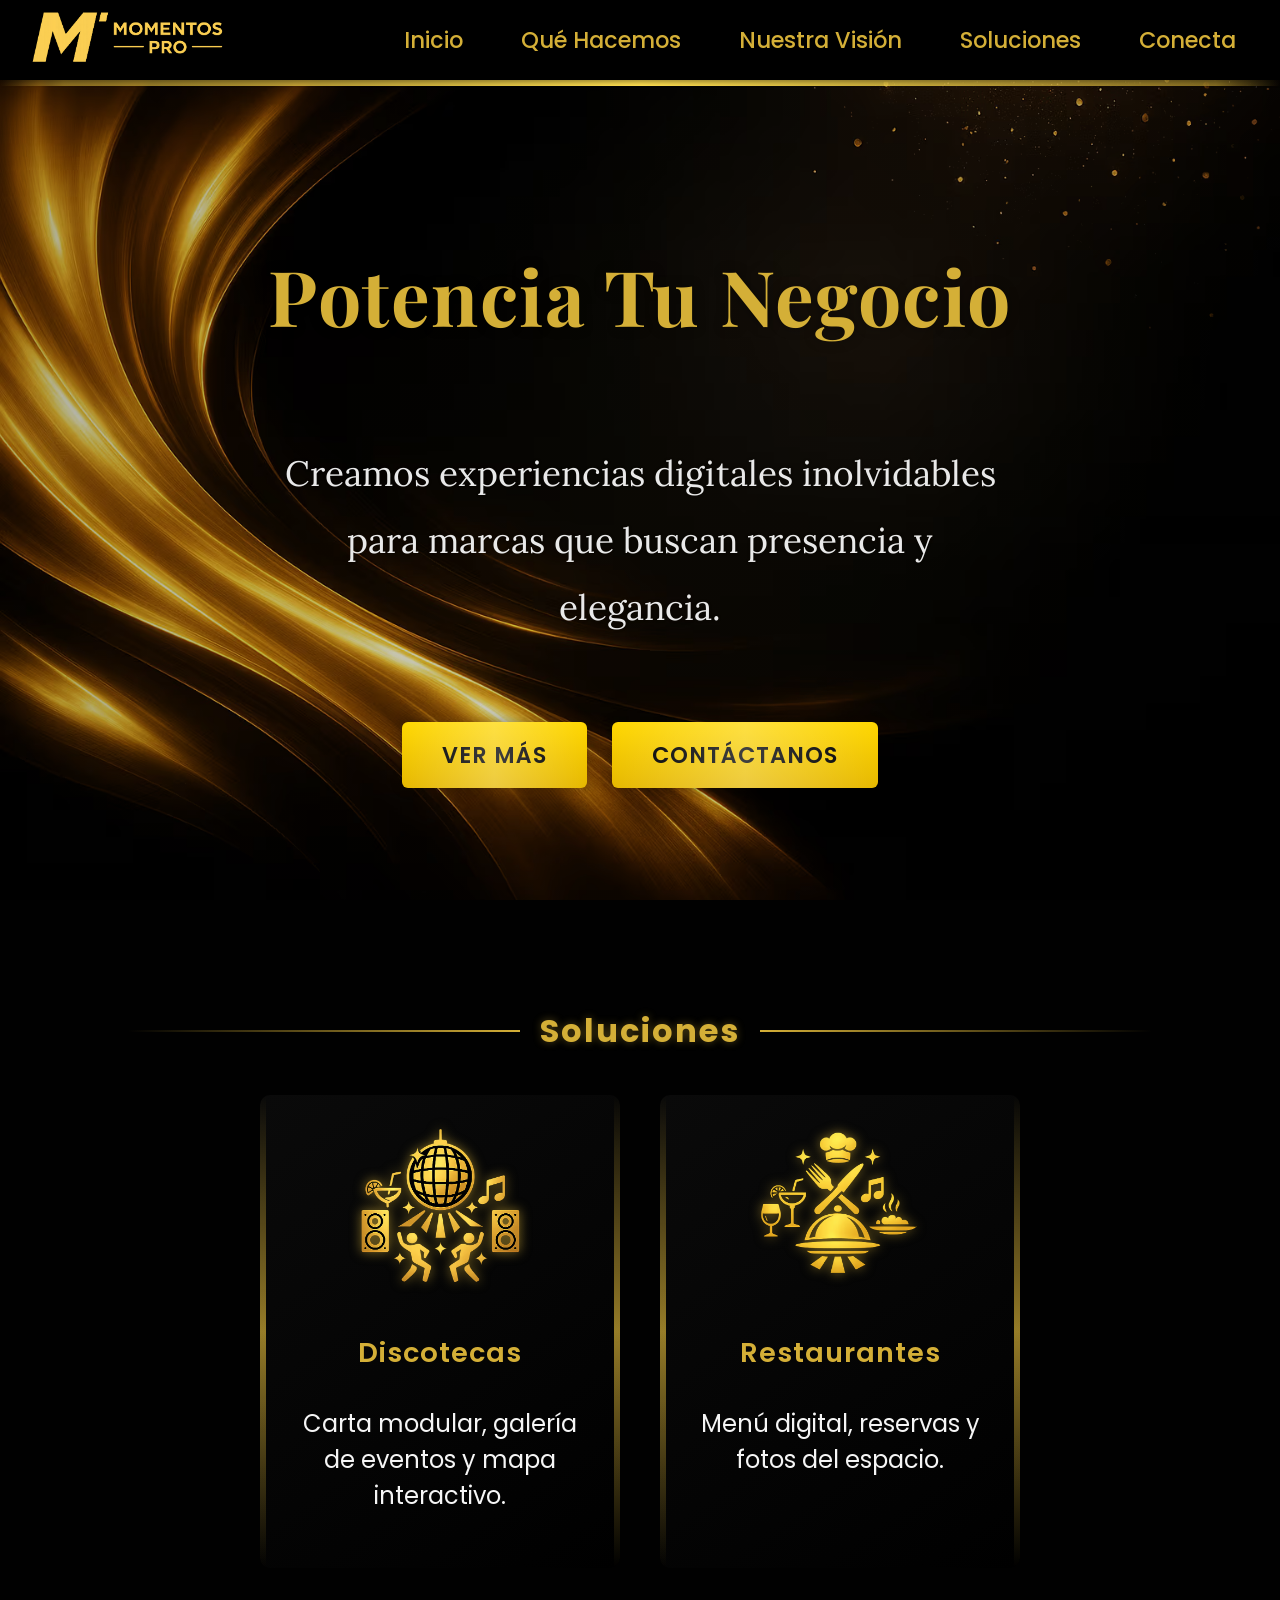
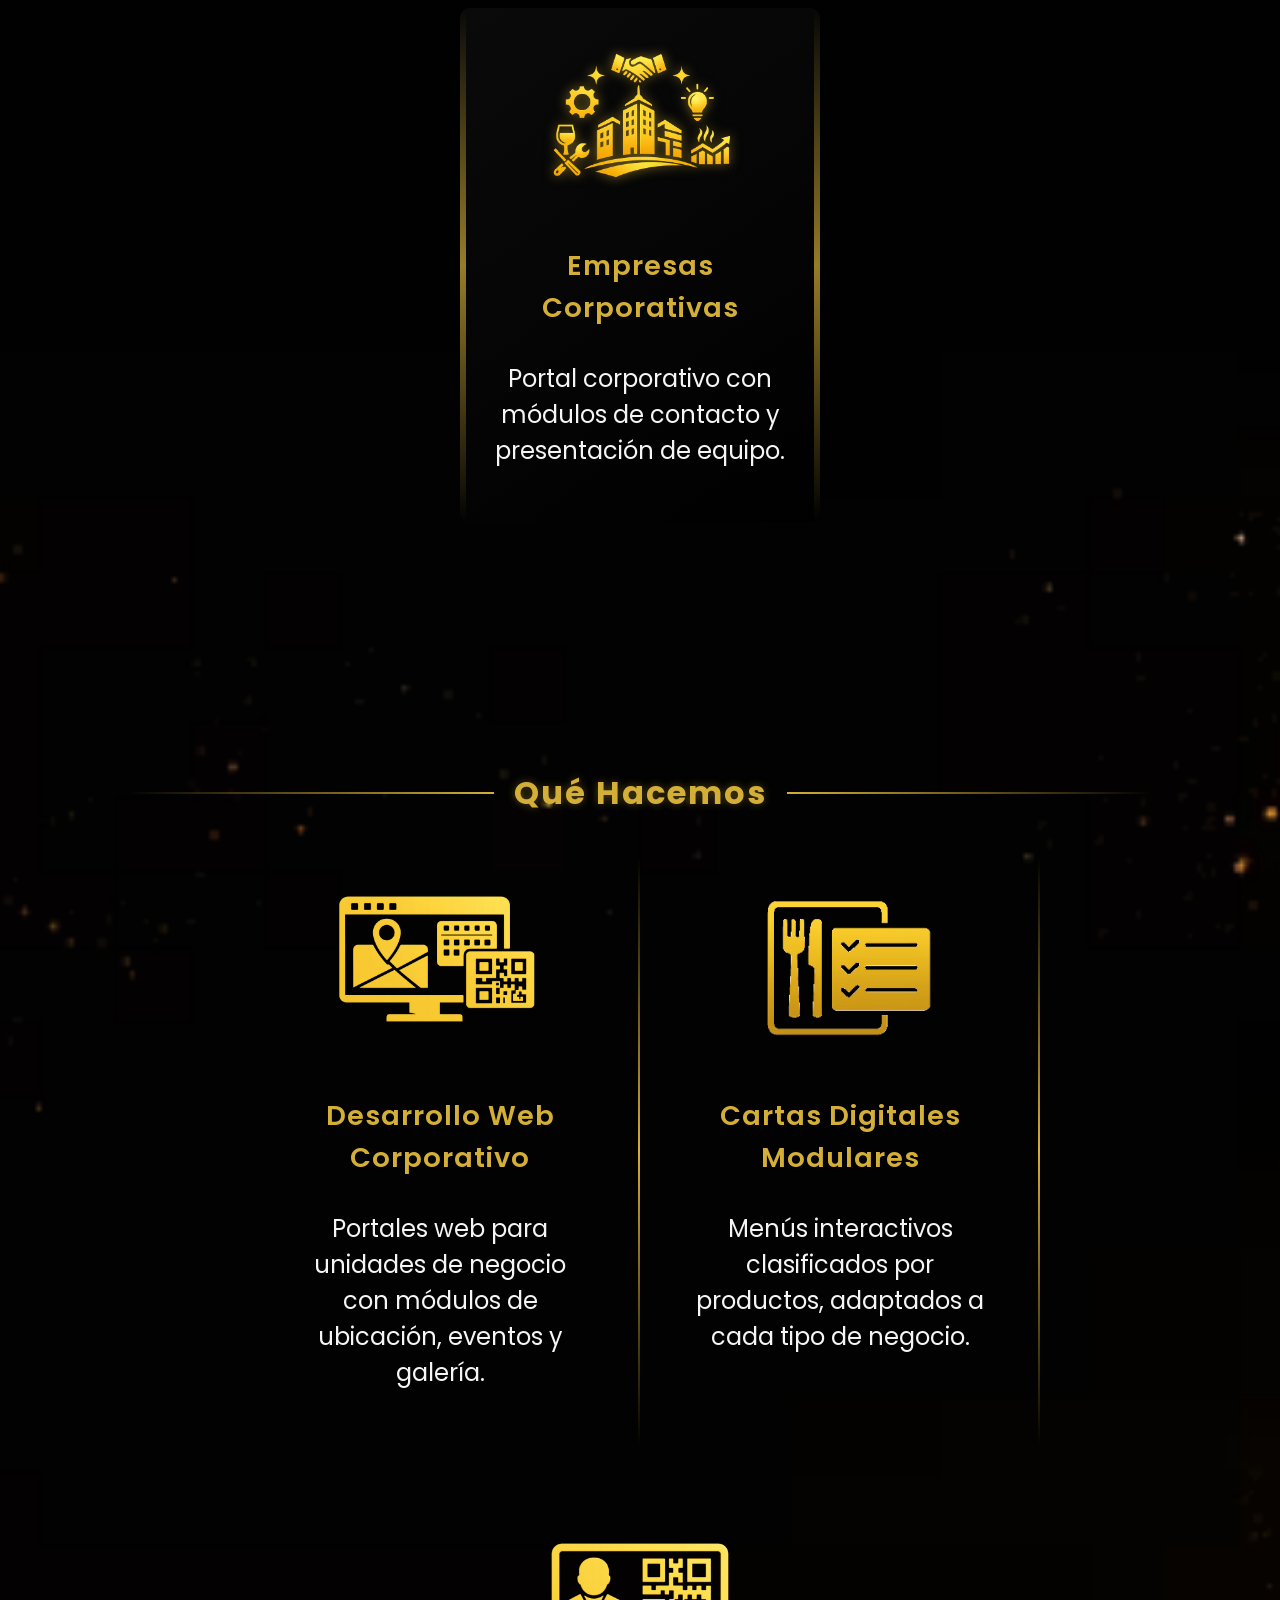
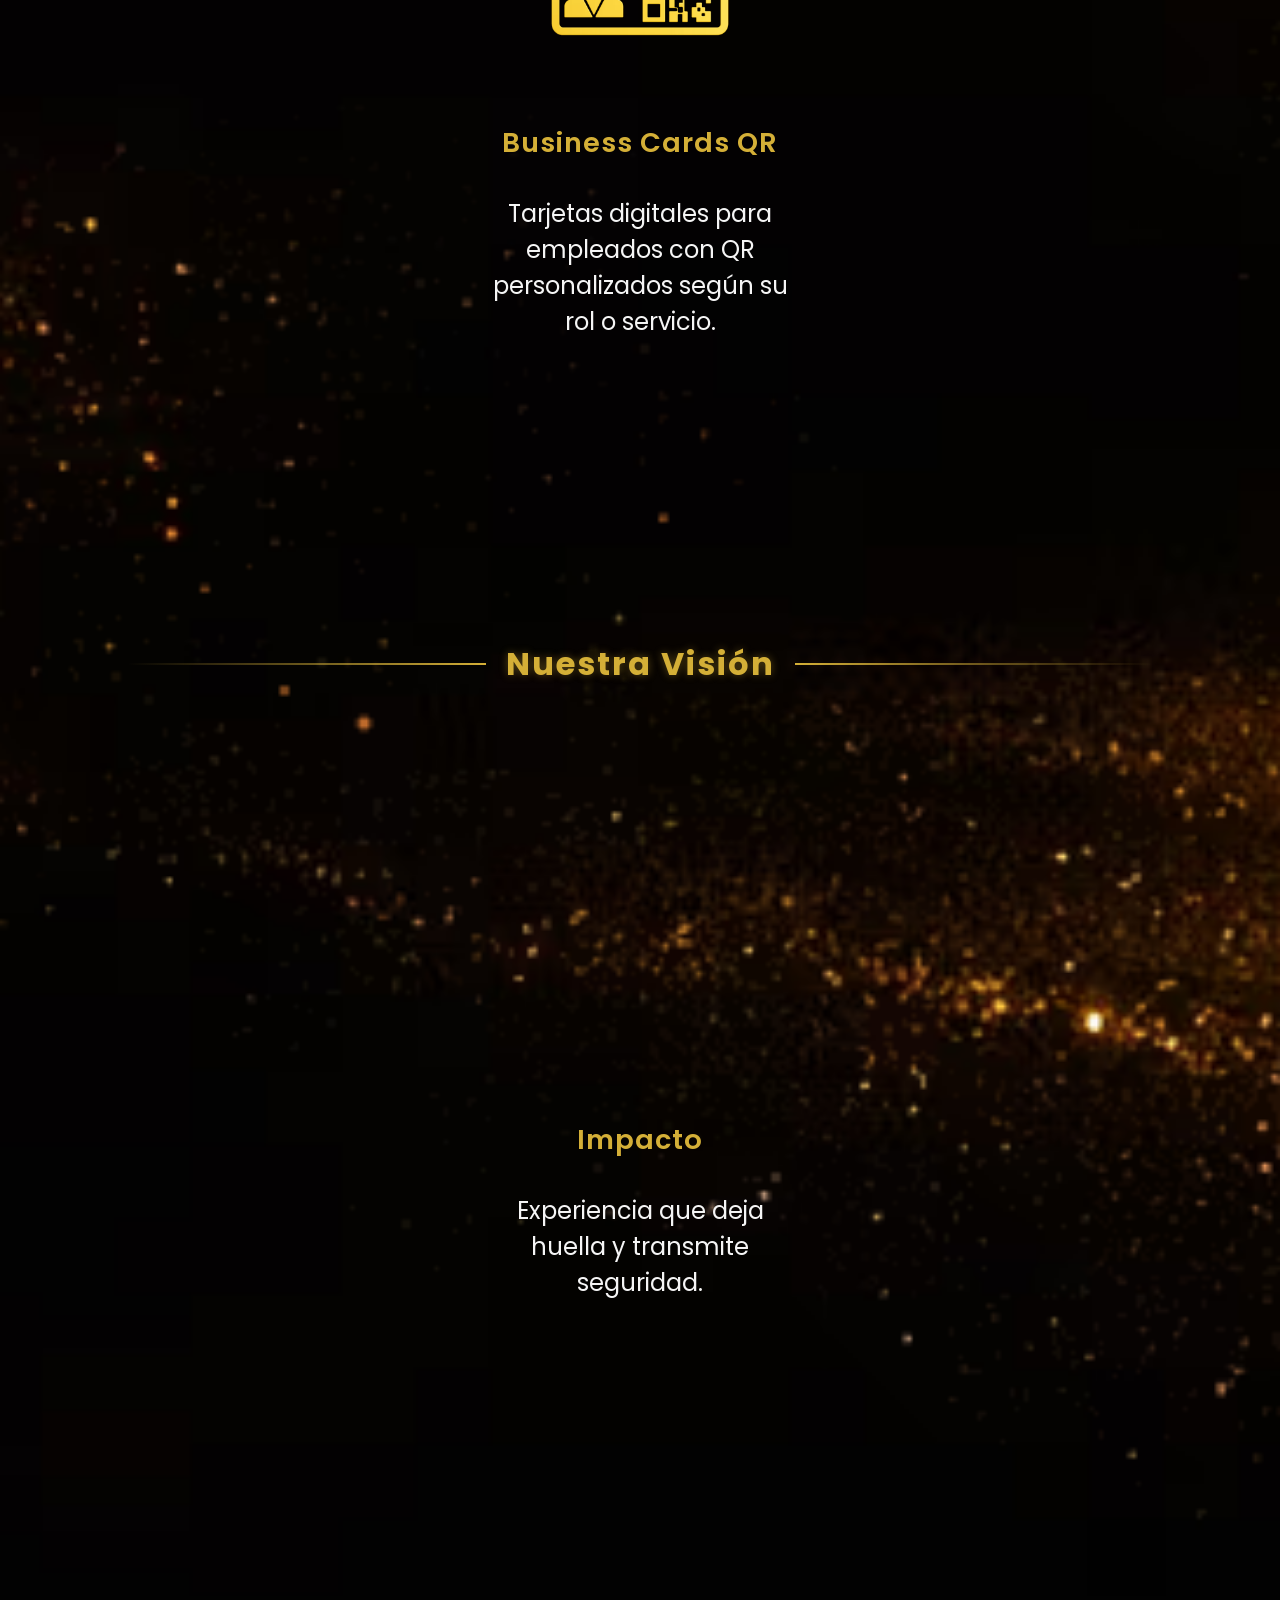
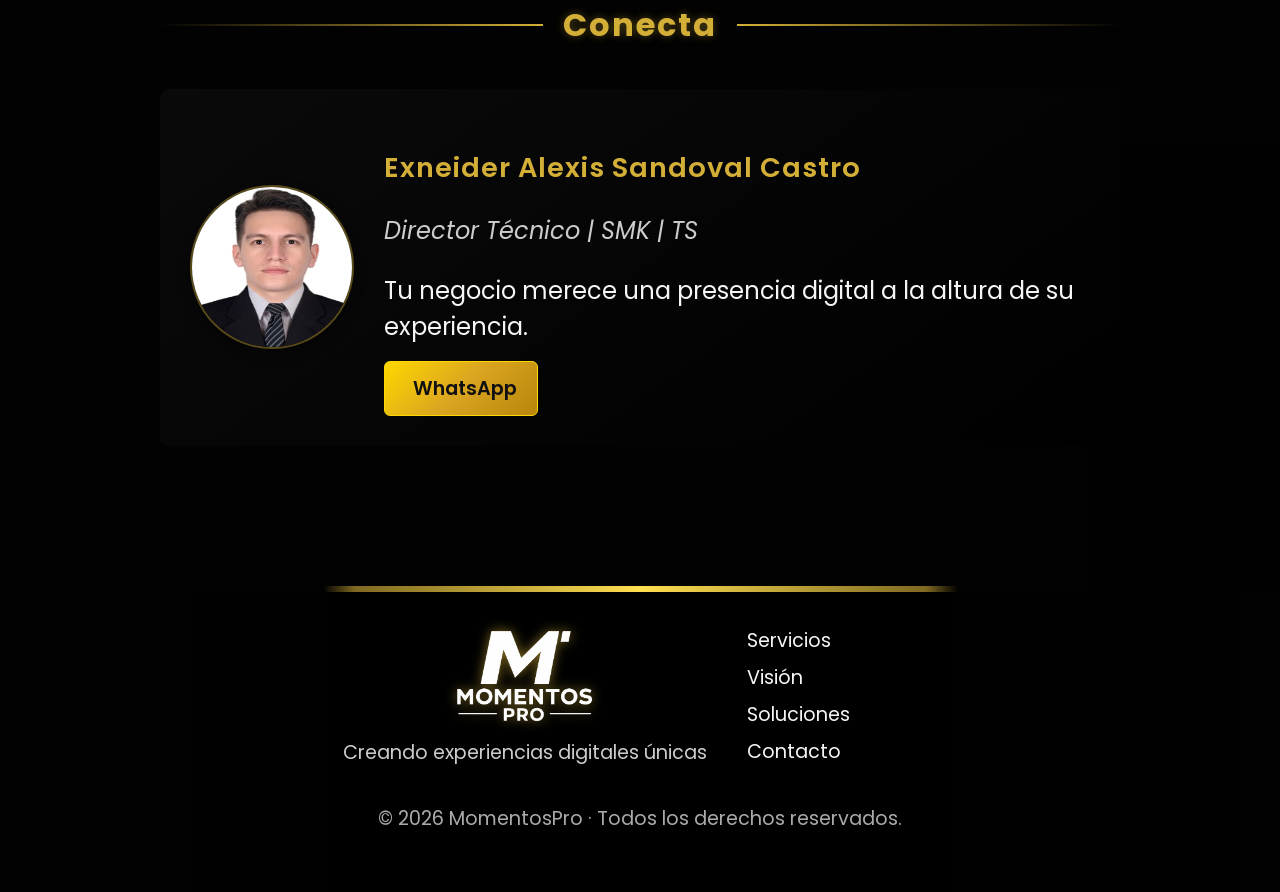
==== index.html @ 344af02d "202606150128pm" ====
<!-- index.html | Index principal-->

<!DOCTYPE html>
<html lang="es">
<head>
  <meta charset="UTF-8">
  <meta name="viewport" content="width=device-width, initial-scale=1.0">
  <title>MomentosPro | Experiencias Digitales</title>
  <link rel="icon" href="recursos/media/momentospro_favicon.ico" type="image/x-icon" />
  <link rel="stylesheet" href="recursos/css/index/base.css">
  <link rel="stylesheet" href="recursos/css/opciones/menu.css">
  <link rel="stylesheet" href="recursos/css/opciones/banner.css">
  <link rel="stylesheet" href="recursos/css/index/header.css">
  <link rel="stylesheet" href="recursos/css/index/hero.css">
  <link rel="stylesheet" href="recursos/css/index/secciones.css">
  <link rel="stylesheet" href="recursos/css/index/secciones-soluciones.css">
  <link rel="stylesheet" href="recursos/css/index/secciones-contacto.css">
  <link rel="stylesheet" href="recursos/css/index/footer.css">
  <style>
  html, body {
    background-color: #000000;
    color: #000000;
    margin: 0;
    padding: 0;
  }
  </style>
</head>
<body>
  <!-- Header | General -->
  <header class="header">
    <div class="logo"><img src="recursos/media/index/momentospro_logo.avif"></div>
    <button id="btn-menu" class="menu-btn no-active">☰</button>
    <nav class="nav">
      <ul>
        <li><a href="#inicio">Inicio</a></li>
        <li><a href="#servicios">Qué Hacemos</a></li>
        <li><a href="#vision">Nuestra Visión</a></li>
        <li><a href="#soluciones">Soluciones</a></li>
        <li><a href="#contacto">Conecta</a></li>
      </ul>
    </nav>
  </header>
  <!-- Header | Contenedor - Opciones -->
  <div id="menu-container"></div>

  <!-- Hero | Presentación -->
  <div id="inicio" class="hero">
    <h1>Potencia Tu Negocio</h1>
    <p>Creamos experiencias digitales inolvidables para marcas que buscan presencia y elegancia.</p>
    <div class="btn-group">
       <a href="#servicios" class="btn-primary">Ver más</a>
      <a href="#contacto" class="btn-primary">Contáctanos</a>
    </div>
  </div>


  <!-- Contenedor general | Envoltorio -->
  <div class="div-wrapper">

    <!-- Soluciones | Tipo de clientes -->
    <section id="soluciones" class="section">
      <h2>Soluciones</h2>
       <div class="solutions">
         <div class="solution">
          <img src="recursos/media/soluciones/momentospro_discotecas.avif"" alt="Discotecas">
           <h3>Discotecas</h3>
           <p>Carta modular, galería de eventos y mapa interactivo.</p>
         </div>
         <div class="solution">
           <img src="recursos/media/soluciones/momentospro_restaurantes.avif"" alt="Restaurantes">
           <h3>Restaurantes</h3>
           <p>Menú digital, reservas y fotos del espacio.</p>
         </div>
         <div class="solution">
           <img src="recursos/media/soluciones/momentospro_empresascorporativas.avif"" alt="Empresas Corporativas">
          <h3>Empresas Corporativas</h3>
          <p>Portal corporativo con módulos de contacto y presentación de equipo.</p>
        </div>
       </div>
    </section>
  
    <!-- Servicios | ¿Qué hacemos? -->
    <section id="servicios" class="section">
      <h2>Qué Hacemos</h2>
      <div class="cards">
        <div class="card">
          <img src="recursos/media/servicios/momentospro_desarrolloweb.avif" alt="Desarrollo Web">
          <h3>Desarrollo Web Corporativo</h3>
          <p>Portales web para unidades de negocio con módulos de ubicación, eventos y galería.</p>
        </div>
        <div class="card">
          <img src="recursos/media/servicios/momentospro_carta.avif" alt="Carta Digital">
          <h3>Cartas Digitales Modulares</h3>
          <p>Menús interactivos clasificados por productos, adaptados a cada tipo de negocio.</p>
        </div>
        <div class="card">
          <img src="recursos/media/servicios/momentospro_bussinesscard.avif" alt="Business Card QR">
          <h3>Business Cards QR</h3>
          <p>Tarjetas digitales para empleados con QR personalizados según su rol o servicio.</p>
        </div>
      </div>
    </section>

    <!-- Visión -->
    <section id="vision" class="section">
      <h2>Nuestra Visión</h2>
      <div class="cards">
        <div class="card">
          <h3>Claridad</h3>
          <p>El cliente ve lo que hay, sin confusión ni ruido.</p>
        </div>
        <div class="card">
          <h3>Elegancia</h3>
          <p>Diseño que inspira confianza y profesionalismo.</p>
        </div>
        <div class="card">
          <h3>Impacto</h3>
          <p>Experiencia que deja huella y transmite seguridad.</p>
        </div>
      </div>
    </section>

    <!-- Contacto -->
    <section id="contacto" class="section-contacto">
      <h2>Conecta</h2>
      <div class="contactos">
        <div class="contacto">
          <img src="recursos/media/contacto/momentospro_easc.avif" alt="Foto de contacto">
          <div class="info">
            <h3>Exneider Alexis Sandoval Castro</h3>
            <p class="cargo">Director Técnico | SMK | TS</p>
            <p>Tu negocio merece una presencia digital a la altura de su experiencia.</p>
            <a id="btn-whatsapp" class="btn-whatsapp">
              <i class="fab fa-whatsapp"></i> WhatsApp
            </a>
          </div>
        </div>
      </div>
    </section>

  <footer class="footer">
    <div class="footer-container">
      <!-- Logo / Marca -->
      <div class="footer-brand">
        <img src="recursos/media/index/momentospro_footer.avif" alt="Logo MomentosPro" class="footer-logo">
        <div class="brand-text">
          <p>Creando experiencias digitales únicas</p>
        </div>
      </div>
      <!-- Navegación rápida -->
      <nav class="footer-nav">
        <ul>
          <li><a href="#servicios">Servicios</a></li>
          <li><a href="#vision">Visión</a></li>
          <li><a href="#soluciones">Soluciones</a></li>
          <li><a href="#contacto">Contacto</a></li>
        </ul>
      </nav>
      <!-- Redes sociales -->
      <div class="footer-social">
        <a href="https://wa.me/573011529382" target="_blank"><i class="fab fa-whatsapp"></i></a>
        <a href="https://www.facebook.com" target="_blank"><i class="fab fa-facebook-f"></i></a>
        <a href="https://www.instagram.com" target="_blank"><i class="fab fa-instagram"></i></a>
        <a href="https://www.linkedin.com" target="_blank"><i class="fab fa-linkedin-in"></i></a>
      </div>
    </div>
    <!-- Derechos reservados -->
    <div class="footer-bottom">
      <p>© 2026 MomentosPro · Todos los derechos reservados.</p>
    </div>
  </footer>

  <!-- Scripts - Recursos -->
  <script>var basePath = "";</script>
  <script src="recursos/data/links.js"></script>
  <script src="recursos/js/index/section.js"></script>

  <!-- Scripts - Opciones -->
  <script src="recursos/js/opciones/menu/menu_loader.js"></script>
  <script src="recursos/js/opciones/menu/modules_menu.js"></script>
  <script src="recursos/js/opciones/banners/banners_loader.js"></script>

</body>
</html>
---- recursos/css/index/base.css ----
/*base.css*/


/* ================================ CONFIGURACIÓN GENERAL ================================ */
:root {
  --header-height: 80px;
  --logo-height: 50px;

  --section-width: 80%;
  --section-margin: 60px;
  --section-padding: 20px 60px 80px;
  --servicios-border-radius: 12px;
  --servicios-div-height: 300px;

  --h2-size: 2rem;
  --h3-size: 1.7rem;
  --p-size: 1.5rem;

  --dorado: #D4AF37;
  --negro: #000000;
  --gris: #F5F5F5;
  --blanco: #FFFFFF;
  --fuente: 'Poppins', sans-serif;
}


/* ================================ ESTRUCTURA GENERAL DE ARCHIVO ================================ */
html {
  scroll-padding-top: var(--header-height);
}

body {
  margin: 0;
  font-family: var(--fuente);
  color: var(--blanco);
  background-color: var(--negro);
}

h1, h2, h3 {
  color: var(--dorado);
}


/* ================================ RESPONSIVE ================================ */
@media (max-width: 1024px) {
  :root {
    --header-height: 60px;
    --logo-height: 40px;

    --section-width: 80%;

    --section-margin: 30px auto;
    --section-padding: 10px 20px 20px;

    --servicios-div-height: 95%;
  
    --h2-size: 1.6rem;
    --h3-size: 1.4rem;
    --p-size: 1.2rem;
  }

  .btn-secondary {
    font-size: 1.1rem;
    width: 50%;
  }
}
---- recursos/css/opciones/menu.css ----
/*menu.css*/

/*=============== Botón de menú ===============*/
.menu-btn {
  display: none;
  border-radius: 5px;
  padding: 3px 7px;
  cursor: pointer;
  font-weight: bold;
  font-size: 32px;
  transition: background 0.2s, color 0.2s, transform 0.2s;
  position: relative;
  z-index: 2000;
}

/* Estado activo */
.menu-btn.active {
  background: var(--negro);
  color: var(--dorado);
  transform: scale(1.05);
}

/* Estado no activo */
.menu-btn.no-active {
  background: none;
  color: var(--dorado);
  border: none;
  transform: none;
}

/* Estado focus */
.menu-btn:focus {
  outline: none;
}


/*=============== Menú lateral de opciones ===============*/
.overlay {
  position: fixed;
  top: 60px;
  left: 0;
  width: 100%;
  height: calc(100% - 70px);
  background: rgba(0, 0, 0, 0.8);
  opacity: 0;
  visibility: hidden;
  transition: opacity 0.3s ease;
  z-index: 998;
}

.overlay.visible {
  opacity: 1;
  visibility: visible;
}

.menu-opciones {
  position: fixed;
  top: 65px;
  right: 0;
  width: 300px;
  max-height: calc(100% - 70px);
  background: var(--negro);
  color: var(--dorado);
  transform: translateX(100%);
  transition: transform 0.3s ease;
  display: flex;
  flex-direction: column;
  z-index: 999;
}

.menu-opciones.visible {
  transform: translateX(0);
}

.menu-opciones ul {
  list-style: none;
  padding: 1rem;
  margin: 0;
}

.menu-opciones ul li {
  margin: 0.3rem 0;
  border-bottom: 1px solid rgba(255,255,255,0.1);
}

.menu-opciones ul li:last-child {
  border-bottom: none;
}

/* Estilos de los enlaces del menú */
.bt-opc {
  display: block;
  text-decoration: none;
  color: var(--dorado);
  font-weight: 500;
  font-size: 1.3rem;
  padding: 12px 16px;
  border-radius: 6px;
  transition: all 0.3s ease;
  font-family: 'Montserrat', sans-serif;
}

.bt-opc:hover {
  color: var(--dorado);
  background-color: rgba(255, 255, 255, 0.12);
  backdrop-filter: blur(2px);
}


.menu-footer {
  padding: 1rem;
  font-size: 1rem;
  border-top: 1px solid rgba(255,255,255,0.1);
  text-align: center;
  background: var(--negro);
  color: rgba(212,175,55,0.6);
  font-style: italic;
}


/* ============================ Responsive ============================ */
/* Overlay transparente que cubre toda la pantalla */
@media (max-width: 1024px) {
  .menu-btn {
    display: block;
    position: absolute;
    right: 10px;
    background: none;
    color: var(--dorado);
    border: none;
    font-size: 1.6rem;
    border-radius: 6px;
    cursor: pointer;
    transition: 0.3s;
  }
}
---- recursos/css/opciones/banner.css ----
/*banner.css*/


/* ============================ Banner universal ============================ */
.banner {
  position: fixed;
  inset: 0;
  background: rgba(0,0,0,0.85);
  display: none;
  justify-content: center;
  align-items: center;
  z-index: 9999;
}

.banner.visible {
  display: flex;
}

.banner-content {
  background: rgba(20,20,20,0.95);
  padding: 40px 30px;
  border-radius: 14px;
  text-align: center;
  color: var(--dorado);
  width: 95%;
  max-width: 300px;
  min-height: 220px;
  max-height: 80%;
  margin: 0 auto;
  overflow-y: auto;
  box-shadow: 0 0 25px rgba(212,175,55,0.4);
  border: 1px solid rgba(212,175,55,0.35);
  animation: fadeIn 0.4s ease;
}

/* Animación */
@keyframes fadeIn {
  from { opacity: 0; transform: scale(0.95); }
  to { opacity: 1; transform: scale(1); }
}

/* Título */
.banner-content h2 {
  margin-top: 0;
  font-size: 1.6rem;
  font-weight: 600;
  color: var(--dorado);
  text-transform: uppercase;
  letter-spacing: 2px;
  border-bottom: 1px solid rgba(212,175,55,0.4);
  padding-bottom: 12px;
  margin-bottom: 20px;
}

/* ============================ Perfil sin foto ============================ */
.conecta-profile {
  margin: 20px 0;
  text-align: center;
}

.conecta-nombre {
  font-size: 1.2rem;
  font-weight: 600;
  color: var(--dorado);
  margin-bottom: 5px;
  text-transform: capitalize;
}

.conecta-cargo {
  font-size: 1rem;
  color: #f5f5f5;
  margin-bottom: 15px;
}

/* Botón cerrar */
.btn-cerrar {
  margin-top: 25px;
  background: transparent;
  border: 1px solid var(--dorado);
  color: var(--dorado);
  padding: 10px 20px;
  border-radius: 8px;
  cursor: pointer;
  font-size: 1rem;
  transition: 0.3s;
}

.btn-cerrar:hover {
  background: var(--dorado);
  color: var(--negro);
  box-shadow: 0 0 12px rgba(212,175,55,0.6);
}

/* ============================ BOTONES DE CONTACTO ============================ */
.conecta-btn {
  display: inline-block;
  margin: 12px;
  background: transparent;
  border: 1px solid rgba(212,175,55,0.4);
  color: #f5f5f5; /* texto claro */
  padding: 12px 18px;
  border-radius: 6px;
  text-decoration: none;
  font-weight: 500;
  transition: all 0.3s ease;
}

.conecta-btn:hover {
  background: rgba(212,175,55,0.15);
  color: var(--dorado);
  box-shadow: 0 0 10px rgba(212,175,55,0.5);
}


/* ============================ RESPONSIVE ============================ */
@media (max-width: 1024px) {
  .banner-content {
    width: 90%;
    padding: 25px;
  }
}
---- recursos/css/index/header.css ----
/*header.css*/


/*=============== Header ===============*/
.header {
  display: flex;
  justify-content: space-between;
  align-items: center;
  height: var(--header-height);
  padding: 0px 30px;
  background-color: var(--negro);
  box-shadow: 0 2px 5px rgba(0,0,0,0.4);
  position: sticky;
  top: 0;
  z-index: 100;
}

.logo img {
  height: var(--logo-height);
}

/*=============== Navegación ===============*/
.nav ul {
  list-style: none;
  display: flex;
  gap: 30px;
  margin: 0;
  padding: 0;
}

.nav a {
  text-decoration: none;
  color: var(--dorado);
  font-weight: 500;
  font-size: 1.4rem;
  padding: 8px 14px;
  border-radius: 6px;
  transition: all 0.3s ease;
}

/* Hover elegante */
.nav a:hover {
  color: var(--negro);
  font-size: 1.5rem;
  background-color: var(--dorado);
  box-shadow: 0 4px 12px rgba(212,175,55,0.4);
  transform: translateY(-2px);
}

/* Estado activo en escritorio */
.nav a.active {
  background: var(--negro);
  color: var(--dorado);
  border: 2px solid var(--dorado);
  box-shadow: inset 0 0 6px rgba(212,175,55,0.6);
  transform: scale(1.05);
}

/*=============== Responsive Header ===============*/
@media (max-width: 1024px) {
  .header {
    display: flex;
    justify-content: center;
    align-items: center;
    position: sticky;
    top: 0;
    z-index: 100;
  }

  .logo {
    margin: auto;
  }

  /* Navegación oculta en móvil */
  .nav ul {
    display: none;
  }

  .nav.active ul {
    display: flex;
    flex-direction: column;
    gap: 20px;
    background-color: var(--negro);
    padding: 20px;
    border-radius: 8px;
  }
}
---- recursos/css/index/hero.css ----
/*hero.css*/


/* Importar fuentes*/
@import url('https://fonts.googleapis.com/css2?family=Playfair+Display:wght@600;700&family=Lora:wght@400;500&family=Poppins:wght@500;600&display=swap');


/* ================================ HERO ================================ */
.hero {
  display: flex;
  flex-direction: column;
  justify-content: center;
  align-items: center;
  min-height: calc(100dvh - var(--header-height));
  text-align: center;
  color: var(--blanco);
  background-image: url('../../media/index/momentospro_hero.avif');
  background-size: cover;
  background-position: center;
  background-repeat: no-repeat;
  position: relative;
  overflow: hidden;
  font-family: 'Playfair Display', serif;
}

/* Overlay más sutil */
.hero::before {
  content: "";
  position: absolute;
  inset: 0;
  background: radial-gradient(
    circle at center,
    rgba(0, 0, 0, 0.15) 0%,
    rgba(0, 0, 0, 0.30) 80%
  );
  z-index: 0;
}

/* Borde superior metálico dorado estilo filo aguja */
.hero::after {
  content: "";
  position: absolute;
  top: 0;
  left: 0;
  width: 100%;
  height: 6px;
  background: linear-gradient(
    to right,
    rgba(212, 175, 55, 0) 0%,
    rgba(212, 175, 55, 0.6) 5%,
    rgba(255, 223, 80, 1) 50%,
    rgba(212, 175, 55, 0.6) 95%,
    rgba(212, 175, 55, 0) 100%
  );
  z-index: 2;
}


/* ================================ TEXTO ================================ */
.hero h1,
.hero p,
.hero .btn-group {
  position: relative;
  z-index: 1;
}

.hero h1 {
  font-size: 4.8rem;
  font-weight: 700;
  margin-bottom: 60px;
  color: var(--dorado);
  text-shadow: 0 0 12px rgba(0, 0, 0, 0.4);
  letter-spacing: 1.5px;
}

.hero p {
  font-family: 'Lora', serif;
  font-size: 2.2rem;
  line-height: 1.9;
  margin-bottom: 80px;
  max-width: 750px;
  font-weight: 400;
  color: rgba(245, 245, 245, 0.95);
  text-shadow: 0 0 3px rgba(0, 0, 0, 0.25);
}


/* ================================ BOTONES ================================ */
.btn-group {
  display: flex;
  gap: 25px;
  flex-wrap: wrap;
  justify-content: center;
}

.btn-primary {
  font-family: 'Poppins', sans-serif;
  background: linear-gradient(180deg, #ffd700 0%, #e6b800 100%);
  color: #000; /* texto negro */
  padding: 16px 40px;
  border-radius: 6px;
  text-decoration: none;
  font-size: 1.4rem;
  font-weight: 600;
  transition: all 0.3s ease;
  box-shadow: 0 0 12px rgba(0, 0, 0, 0.25);
  text-transform: uppercase;
  letter-spacing: 1px;
  position: relative;
  overflow: hidden;
}

/* ✨ Brillo horizontal SOLO en PC normal */
.btn-primary::before {
  content: "";
  position: absolute;
  inset: 0;
  background: linear-gradient(
    to right,
    rgba(255, 255, 255, 0) 0%,
    rgba(255, 255, 255, 0.25) 50%,
    rgba(255, 255, 255, 0) 100% 
  );
  pointer-events: none;
  transition: opacity 0.3s ease;
}

/* Hover en PC*/
.btn-primary:hover {
  background: #000;
  color: #ffd700;
  border: 2px solid #ffd700;
  box-shadow: 0 0 20px rgba(255, 215, 0, 0.6);
}

.btn-primary:hover::before {
  opacity: 0;
}

/* ================================ RESPONSIVE ================================ */
@media (max-width: 1024px) {
  .hero {
    padding: 80px 20px 40px;
    justify-content: flex-start;
  }

  .hero h1 {
    font-size: 3rem;
    margin-bottom: 30px;
  }

  .hero p {
    font-size: 1.4rem;
    margin-bottom: 40px;
  }

  /* Botón en responsive*/
  .btn-primary {
    background: var(--negro);
    color: var(--dorado);
    border: 2px solid var(--dorado);
    box-shadow: 0 0 25px rgba(255, 215, 0, 0.7);
    font-size: 1.2rem;
    width: 70%;
  }

  .btn-primary::before {
    display: none;
  }
}
---- recursos/css/index/secciones.css ----
/*secciones.css*/


/* ================================ WRAPPER GENERAL ================================ */
.div-wrapper {
  box-sizing: border-box;
  width: 100%;
  max-width: 100vw;
  min-height: calc(100dvh - var(--header-height));
  background: url('../../media/index/momentospro_cord.avif') center/cover no-repeat;
  display: flex;
  flex-direction: column;
  align-items: center;
  justify-content: center;
  position: relative;
  z-index: 0;
  overflow-x: hidden;
  overflow-y: scroll;
  scrollbar-width: none;
  -ms-overflow-style: none;
}

.div-wrapper::-webkit-scrollbar {
  display: none;
}


/* ================================ SECTION ================================ */
.section {
  max-width: var(--section-width, 1200px);
  margin: var(--section-margin);
  padding: var(--section-padding);
  background: transparent;
  border: none;
  box-shadow: none;
  text-align: center;
  position: relative;
  overflow: hidden;
}


/* ================================ CARDS WRAPPER ================================ */
.cards {
  display: flex;
  justify-content: center;
  gap: 40px;
  flex-wrap: wrap;
  position: relative;
}

/* Línea vertical separadora entre tarjetas (PC) */
.cards .card:not(:last-child)::after {
  content: "";
  position: absolute;
  top: 0;
  bottom: 0;
  width: 2px;
  background: linear-gradient(to bottom, transparent, var(--dorado), transparent);
  right: -20px;
}


/* ================================ TARJETAS ================================ */
.card {
  background: transparent;
  border-radius: 10px;
  border: none;
  box-shadow: none;
  padding: 30px;
  width: var(--servicios-div-height);
  display: flex;
  flex-direction: column;
  align-items: center;
  text-align: center;
  opacity: 0;
  transform: translateY(40px) scale(0.9) rotateY(10deg);
  transition: transform 0.4s ease, box-shadow 0.6s ease, border 0.6s ease;
}

/* Animación de aparición */
.card.visible {
  animation: aparecer 1s ease forwards;
}

@keyframes aparecer {
  0% {
    opacity: 0;
    transform: translateY(40px) scale(0.9) rotateY(10deg);
  }
  60% {
    opacity: 1;
    transform: translateY(-10px) scale(1.05) rotateY(0deg);
  }
  100% {
    opacity: 1;
    transform: translateY(0) scale(1) rotateY(0deg);
  }
}

/* Escalonado elegante */
.cards .card:nth-child(1) { animation-delay: 0.2s; }
.cards .card:nth-child(2) { animation-delay: 0.4s; }
.cards .card:nth-child(3) { animation-delay: 0.6s; }

/* Hover estilo dorado en desktop */
.card:hover {
  transform: translateY(-12px) scale(1.08);
  box-shadow: 0 12px 28px rgba(212,175,55,0.55);
  border: 1px solid var(--dorado);
  position: relative;
  z-index: 5;
}


/* ================================ IMÁGENES ================================ */
.card img {
  height: 160px;
  width: auto;
  margin: 0 auto 20px;
  display: block;
}


/* ================================ TIPOGRAFÍA ================================ */
/* Título dorado con líneas */
.section h2 {
  font-size: var(--h2-size);
  margin-bottom: 40px;
  color: var(--dorado);
  text-transform: none;
  letter-spacing: 2px;
  text-shadow: 0 0 8px rgba(212,175,55,0.4);

  display: flex;
  align-items: center;
  justify-content: center;
  gap: 20px;
}

.section h2::before {
  content: "";
  flex: 1;
  height: 2px;
  background: linear-gradient(to right, transparent, var(--dorado));
}

.section h2::after {
  content: "";
  flex: 1;
  height: 2px;
  background: linear-gradient(to left, transparent, var(--dorado));
}

.card h3 {
  color: var(--dorado);
  font-size: var(--h3-size);
  font-weight: 600;
  margin-bottom: 8px;
  text-transform: capitalize;
  letter-spacing: 1px;
}

.card p {
  color: #f5f5f5;
  font-size: var(--p-size);
  line-height: 1.5;
}


/* ================================ RESPONSIVE ================================ */
@media (max-width: 1024px) {
  .cards .card::after {
    display: none;
  }
  .card {
    border: 1px solid var(--dorado);
    box-shadow: 0 4px 12px rgba(212,175,55,0.25);
  }
}
---- recursos/css/index/secciones-soluciones.css ----
/*secciones-soluciones.css*/


/* ================================ SOLUCIONES WRAPPER ================================ */
.solutions {
  display: flex;
  justify-content: center;
  gap: 40px;
  flex-wrap: wrap;
  position: relative;
}

/* ================================ TARJETAS ================================ */
.solution {
  background: linear-gradient(145deg, #0a0a0a, #000);
  border-radius: 10px;
  border: none;
  box-shadow: none;
  padding: 30px;
  width: var(--servicios-div-height);
  display: flex;
  flex-direction: column;
  align-items: center;
  text-align: center;
  opacity: 0;
  transform: translateY(40px) scale(0.9) rotateY(10deg);
  transition: transform 0.4s ease, box-shadow 0.6s ease, border 0.6s ease;
  position: relative;
  overflow: hidden;
}

/* Marco dorado interno */
.solution::before {
  content: "";
  position: absolute;
  inset: 6px;
  border-radius: 8px;
  pointer-events: none;
}

/* Bordes laterales dorados con puntas finas */
.solution::after {
  content: "";
  position: absolute;
  top: 0;
  bottom: 0;
  left: 0; 
  right: 0;
  border-radius: 10px;
  pointer-events: none;
  background: 
    linear-gradient(to bottom,
      rgba(212,175,55,0) 0%,
      rgba(212,175,55,0.7) 50%,
      rgba(212,175,55,0) 100%
    );
  background-repeat: no-repeat;
  background-size: 6px 100%, 6px 100%;
  background-position: left center, right center;
  background-image: 
    linear-gradient(to bottom,
      rgba(212,175,55,0) 0%,
      rgba(212,175,55,0.7) 50%,
      rgba(212,175,55,0) 100%),
    linear-gradient(to bottom,
      rgba(212,175,55,0) 0%,
      rgba(212,175,55,0.7) 50%,
      rgba(212,175,55,0) 100%);
}

/* Animación de aparición */
.solution.visible {
  animation: aparecer 1s ease forwards;
}

@keyframes aparecer {
  0% {
    opacity: 0;
    transform: translateY(40px) scale(0.9) rotateY(10deg);
  }
  60% {
    opacity: 1;
    transform: translateY(-10px) scale(1.05) rotateY(0deg);
  }
  100% {
    opacity: 1;
    transform: translateY(0) scale(1) rotateY(0deg);
  }
}

/* Escalonado elegante */
.solutions .solution:nth-child(1) { animation-delay: 0.2s; }
.solutions .solution:nth-child(2) { animation-delay: 0.4s; }
.solutions .solution:nth-child(3) { animation-delay: 0.6s; }

/* Hover estilo dorado en desktop */
.solution:hover {
  transform: translateY(-12px) scale(1.08);
  box-shadow: 0 12px 28px rgba(212,175,55,0.55);
  border: 1px solid var(--dorado);
  position: relative;
  z-index: 5;
}


/* ================================ IMÁGENES ================================ */
.solution img {
  height: 160px;
  width: auto;
  margin: 0 auto 20px;
  display: block;
  filter: drop-shadow(0 0 6px rgba(212,175,55,0.6));
}


/* ================================ TIPOGRAFÍA ================================ */
.solution h3 {
  color: var(--dorado);
  font-size: var(--h3-size);
  font-weight: 600;
  margin-bottom: 8px;
  text-transform: capitalize;
  letter-spacing: 1px;
}

.solution p {
  color: #f5f5f5;
  font-size: var(--p-size);
  line-height: 1.5;
}


/* ================================ RESPONSIVE ================================ */
@media (max-width: 1024px) {
  .solutions .solution::after {
    display: none;
  }
  .solution {
    border: 1px solid var(--dorado);
    box-shadow: 0 4px 12px rgba(212,175,55,0.25);
  }
}
---- recursos/css/index/secciones-contacto.css ----
/*secciones-contacto.css*/


/* ================================ SECTION ================================ */
.section-contacto {
  max-width: var(--section-width, 1200px);
  margin: var(--section-margin);
  padding: var(--section-padding);
  background: transparent;
  border: none;
  box-shadow: none;
  text-align: center;
  position: relative;
  overflow: hidden;
}
.contactos {
  display: flex;
  justify-content: center;
  gap: 40px;
  flex-wrap: wrap;
  position: relative;
}

/* ================================ TARJETAS ================================ */
.contacto {
  background: linear-gradient(145deg, #0a0a0a, #000);
  border-radius: 10px;
  padding: 30px;
  max-width: 900px;
  display: flex;
  flex-direction: row;
  align-items: center;
  gap: 30px;
  text-align: left;
  opacity: 0;
  transform: translateY(40px) scale(0.9) rotateY(10deg);
  transition: transform 0.4s ease, box-shadow 0.6s ease, border 0.6s ease;
  position: relative;
  overflow: hidden;
}

/* Marco dorado interno */
.contacto::before {
  content: "";
  position: absolute;
  inset: 6px;
  border-radius: 8px;
  pointer-events: none;
}

/* Animación de aparición */
.contacto.visible {
  animation: aparecer 1s ease forwards;
}

@keyframes aparecer {
  0% {
    opacity: 0;
    transform: translateY(40px) scale(0.9) rotateY(10deg);
  }
  60% {
    opacity: 1;
    transform: translateY(-10px) scale(1.05) rotateY(0deg);
  }
  100% {
    opacity: 1;
    transform: translateY(0) scale(1) rotateY(0deg);
  }
}

/* Hover estilo dorado */
.contacto:hover {
  transform: translateY(-12px) scale(1.08);
  box-shadow: 0 12px 28px rgba(212,175,55,0.55);
  border: 1px solid var(--dorado);
  z-index: 5;
}

/* ================================ IMÁGENES ================================ */
.contacto img {
  height: 160px;
  width: 160px;
  border-radius: 50%;
  border: 2px solid rgba(212,175,55,0.4);
  box-shadow: 0 4px 12px rgba(0,0,0,0.4);
  transition: transform 0.3s ease, box-shadow 0.3s ease;
}

/* Efecto hover sutil */
.contacto img:hover {
  transform: scale(1.05);
  box-shadow: 0 6px 16px rgba(212,175,55,0.35);
}


/* ================================ BLOQUE DE INFO ================================ */
.contacto .info {
  flex: 1;
}

/* ================================ TIPOGRAFÍA ================================ */
/* Título dorado con líneas */
.section-contacto h2 {
  font-size: var(--h2-size);
  margin-bottom: 40px;
  color: var(--dorado);
  text-transform: none;
  letter-spacing: 2px;
  text-shadow: 0 0 8px rgba(212,175,55,0.4);

  display: flex;
  align-items: center;
  justify-content: center;
  gap: 20px;
}

.section-contacto h2::before {
  content: "";
  flex: 1;
  height: 2px;
  background: linear-gradient(to right, transparent, var(--dorado));
}

.section-contacto h2::after {
  content: "";
  flex: 1;
  height: 2px;
  background: linear-gradient(to left, transparent, var(--dorado));
}

.contacto h3 {
  color: var(--dorado);
  font-size: var(--h3-size);
  font-weight: 600;
  margin-bottom: 6px;
  text-transform: capitalize;
  letter-spacing: 1px;
}

.contacto .cargo {
  color: #ccc;
  font-size: 1.5rem;
  margin-bottom: 12px;
  font-style: italic;
}

.contacto p {
  color: #f5f5f5;
  font-size: var(--p-size);
  line-height: 1.5;
  margin-bottom: 16px;
}

/* ================================ BOTÓN WHATSAPP ================================ */
.btn-whatsapp {
  display: inline-flex;
  align-items: center;
  gap: 8px;
  background: linear-gradient(135deg, #FFD700, #DAA520, #B8860B);
  color: #111;
  padding: 12px 20px;
  border-radius: 6px;
  font-size: 1.2rem;
  font-weight: 600;
  text-decoration: none;
  transition: background 0.3s ease, transform 0.3s ease, box-shadow 0.3s ease;
  border: 1px solid #FFD700;
}

.btn-whatsapp:hover {
  background: linear-gradient(135deg, #FFF8DC, #FFD700, #DAA520);
  transform: translateY(-3px);
  box-shadow: 0 6px 16px rgba(212,175,55,0.6);
}


/* ================================ RESPONSIVE ================================ */
@media (max-width: 1024px) {
  .section-contacto {
    display: none;
  }
  .contacto {
    flex-direction: column;
    text-align: center;
  }
  .contacto .info {
    text-align: center;
  }
}
---- recursos/css/index/footer.css ----
/*footer.css*/


/* ================================ GENERAL ================================ */
.footer {
  background: #000;
  color: #f5f5f5;
  padding: 40px 20px;
}

.footer-container {
  display: flex;
  justify-content: space-between;
  flex-wrap: wrap;
  gap: 40px;
  max-width: 1200px;
  margin: 0 auto;
}

footer {
  position: relative;
  z-index: 1;
}

footer::before {
  content: "";
  position: absolute;
  top: 0;
  left: 0;
  width: 100%;
  height: 6px;
  background: linear-gradient(
    to right,
    rgba(212, 175, 55, 0) 0%,
    rgba(212, 175, 55, 0.6) 5%,
    rgba(255, 223, 80, 1) 50%,
    rgba(212, 175, 55, 0.6) 95%,
    rgba(212, 175, 55, 0) 100%
  );
  z-index: 10;
  pointer-events: none;
}


/* ================================ LOGO + MARCA ================================ */
.footer-brand {
  display: flex;
  flex-direction: column;
  align-items: center;
  text-align: center;
  gap: 12px;
}

.footer-logo {
  height: 100px;
  width: auto;
  filter: drop-shadow(0 0 6px rgba(212,175,55,0.6));
}

.footer-brand p {
  font-size: 1.2rem;
  color: #ccc;
  margin: 0;
}

/* ================================ NAVEGACIÓN ================================ */
.footer-nav ul {
  list-style: none;
  padding: 0;
  margin: 0;
}

.footer-nav li {
  margin-bottom: 8px;
}

.footer-nav a {
  color: #f5f5f5;
  font-size: 1.2rem;
  text-decoration: none;
  transition: color 0.3s ease;
}

.footer-nav a:hover {
  color: var(--dorado);
}

/* ================================ REDES SOCIALES ================================ */
.footer-social a {
  color: var(--dorado);
  font-size: 1.2rem;
  margin-right: 12px;
  transition: color 0.3s ease;
}

.footer-social a:hover {
  color: #fff;
}

/* ================================ BOTTOM ================================ */
.footer-bottom {
  text-align: center;
  margin-top: 30px;
  font-size: 1.2rem;
  color: #aaa;
}

/* ================================ TIPOGRAFÍA ================================ */
.footer-brand p {
  font-size: 1.2rem;
  color: #ccc;
  margin: 0;
}

.footer-nav a {
  color: #f5f5f5;
  font-size: 1.2rem;
  text-decoration: none;
  transition: color 0.3s ease;
}

.footer-nav a:hover {
  color: var(--dorado);
}

/* ================================ RESPONSIVE ================================ */
@media (max-width: 1024px) {
  .footer-nav, .footer-social {
    display: none;
  }

  .footer-bottom {
    font-size: 1rem;
  }
}
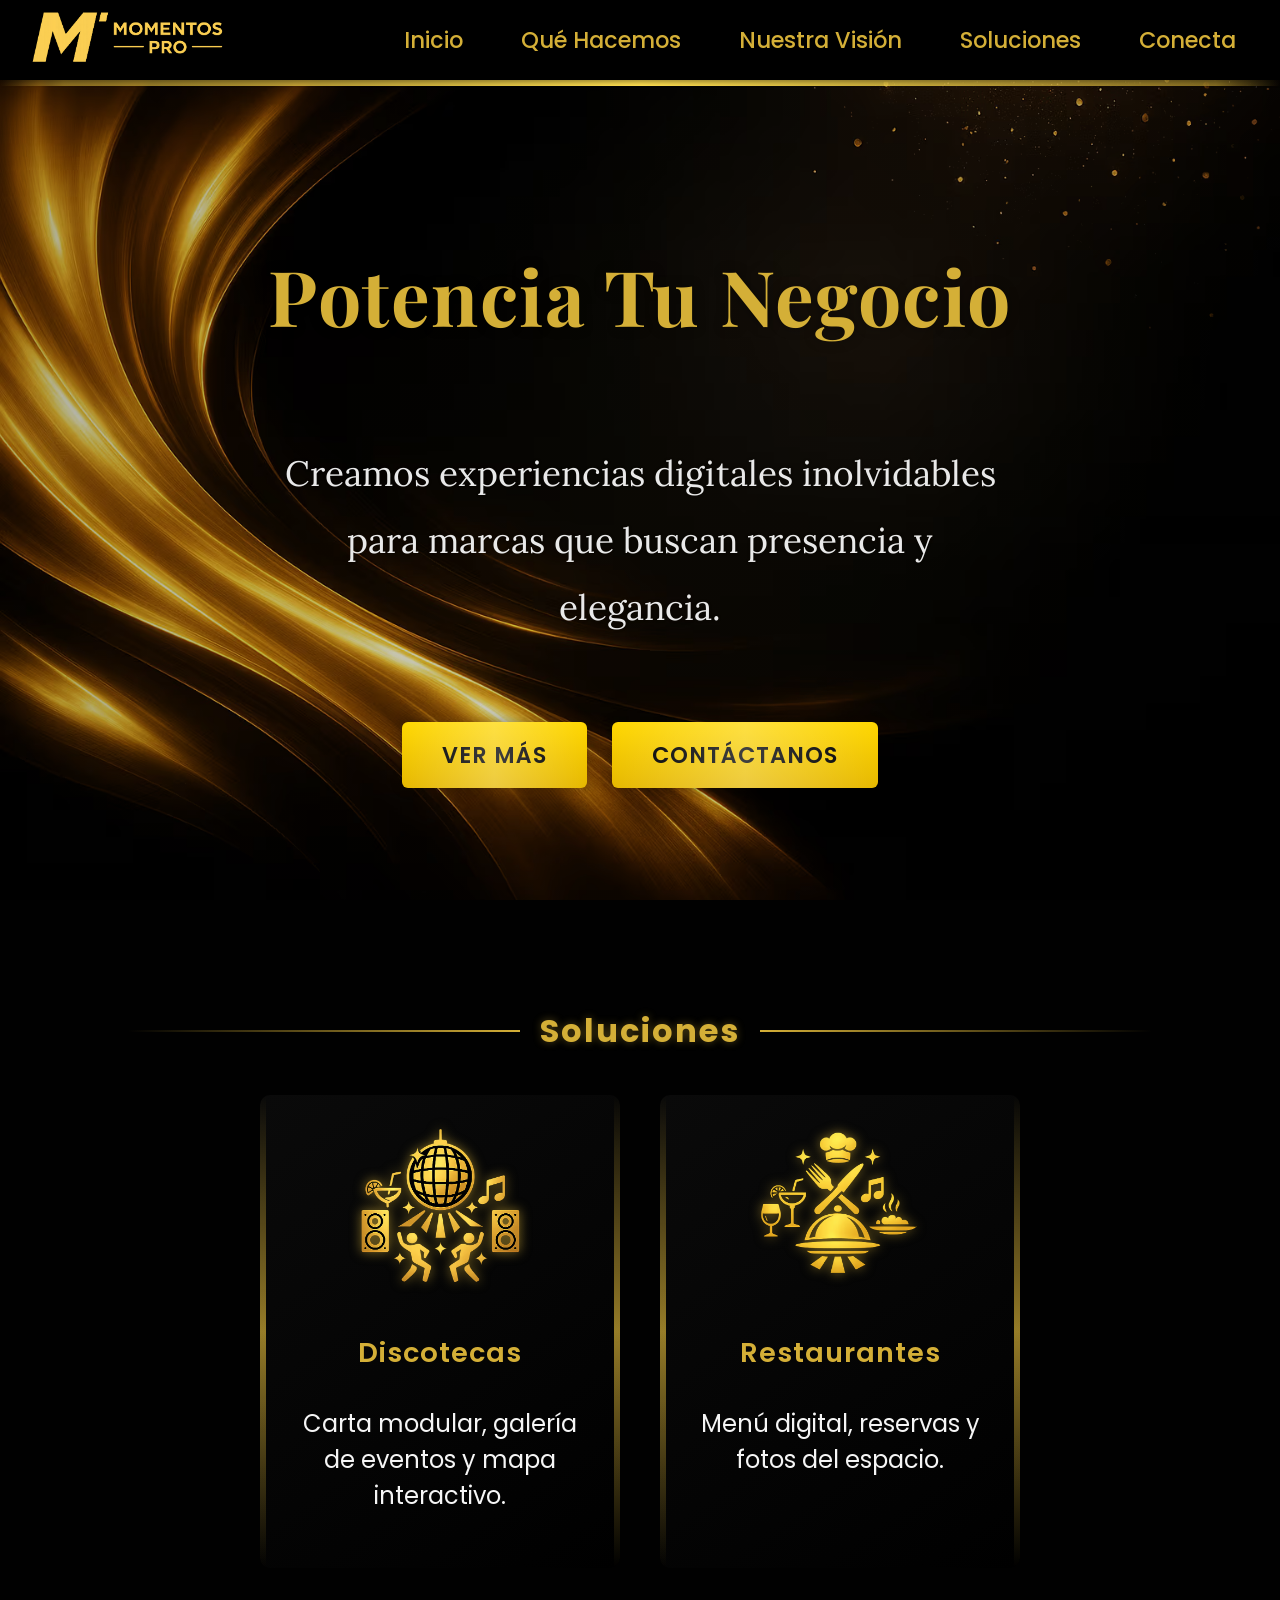
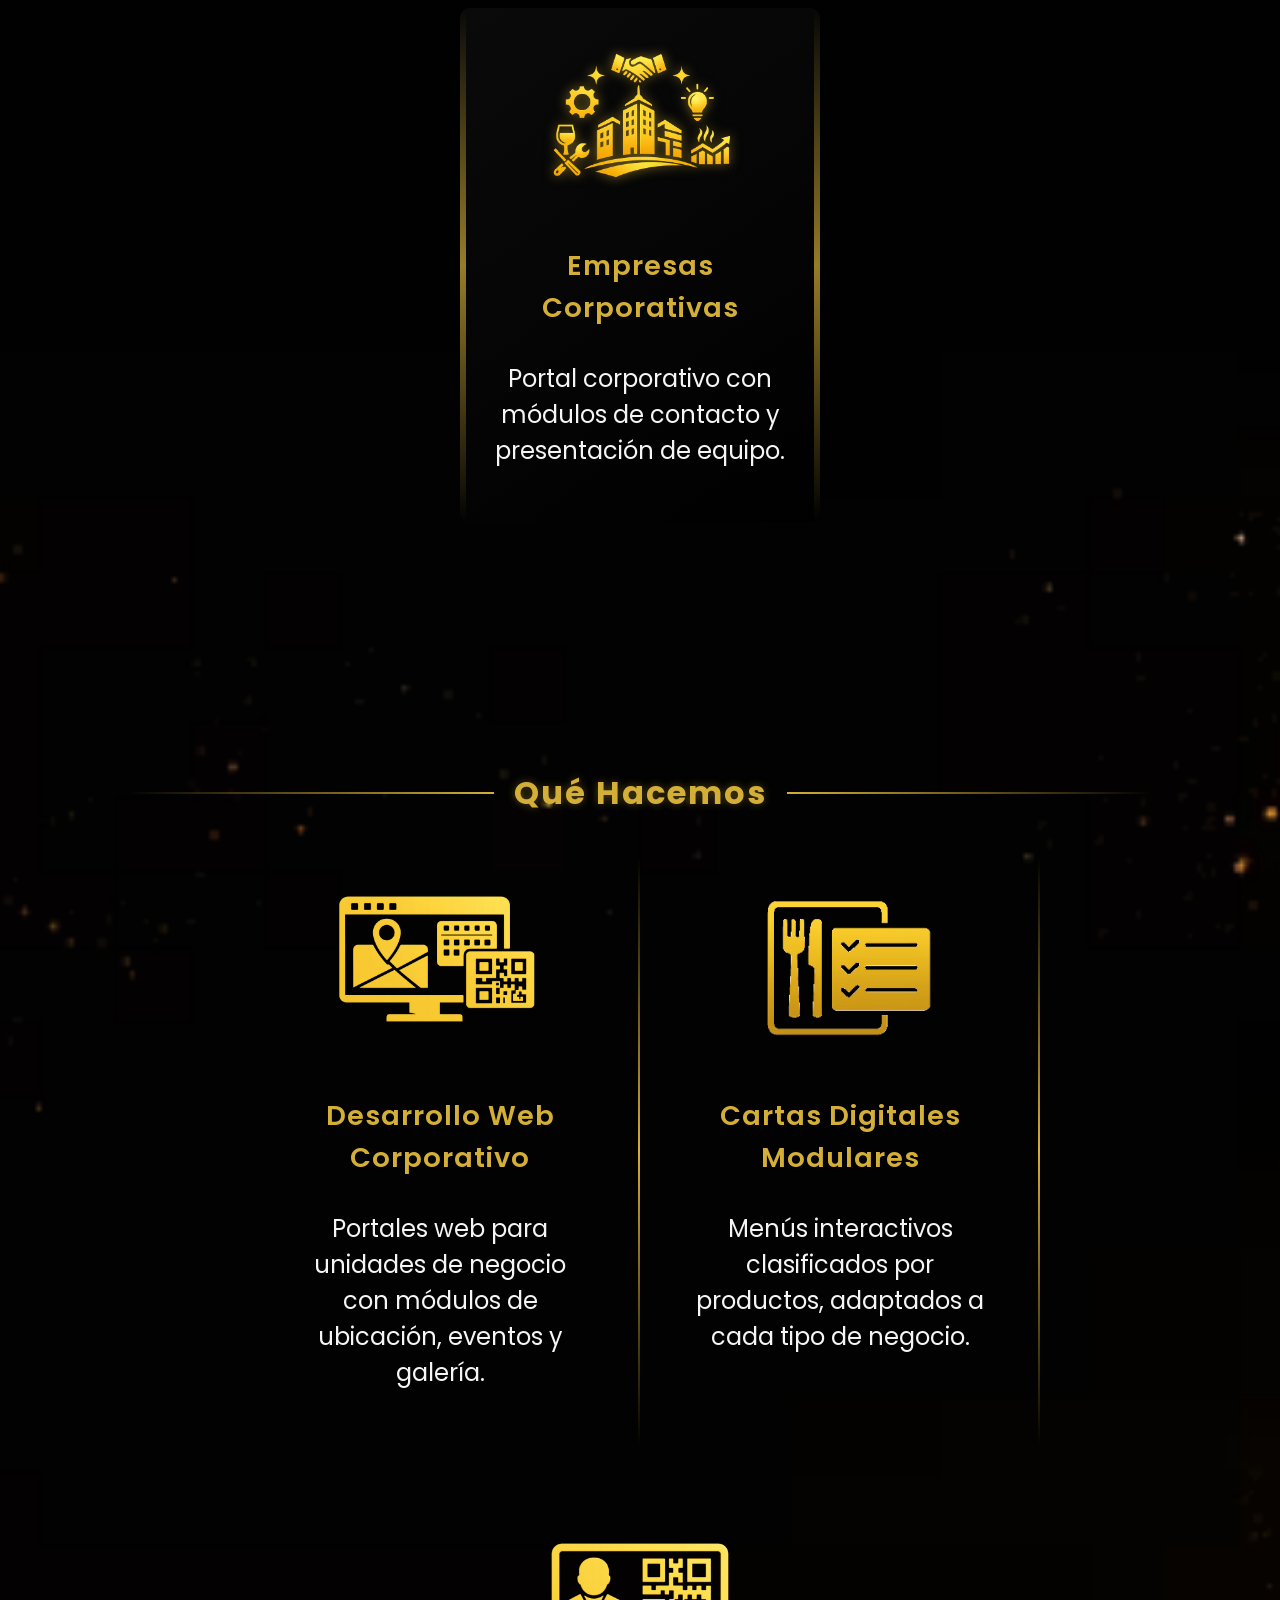
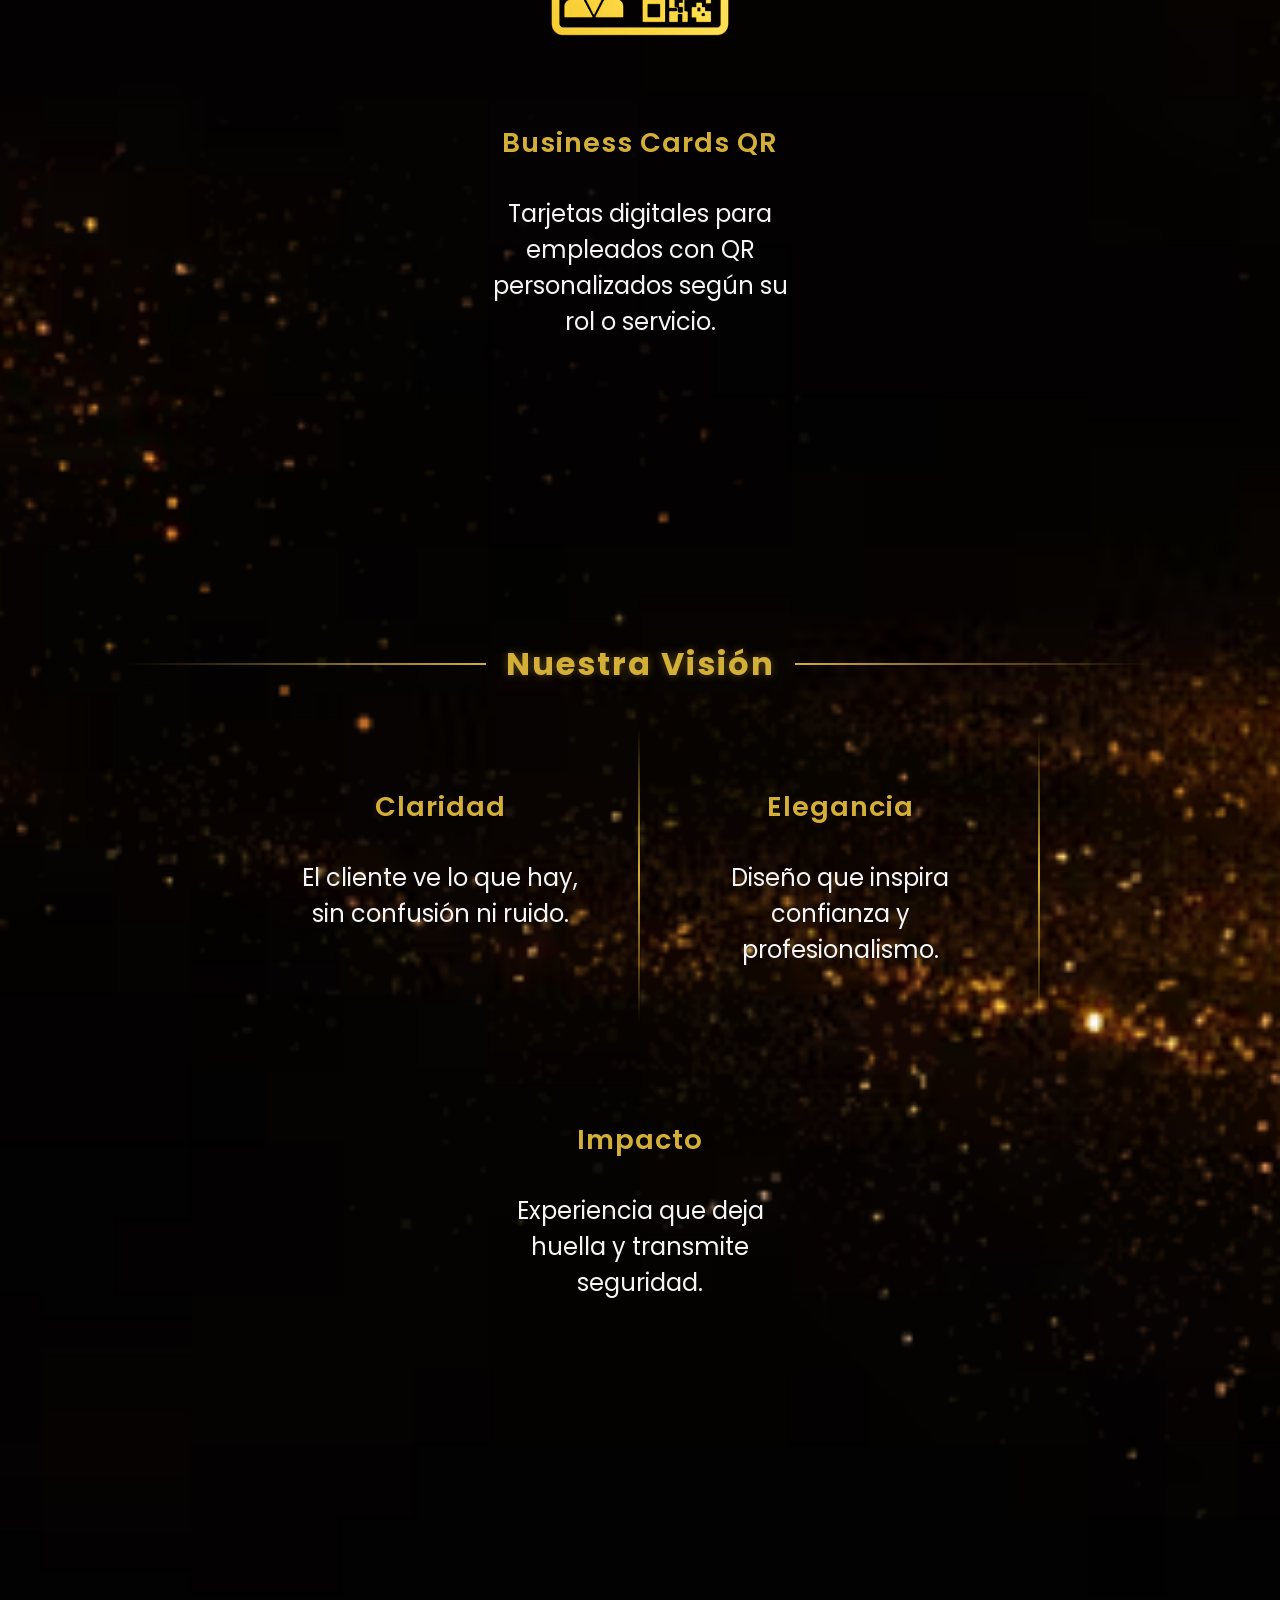
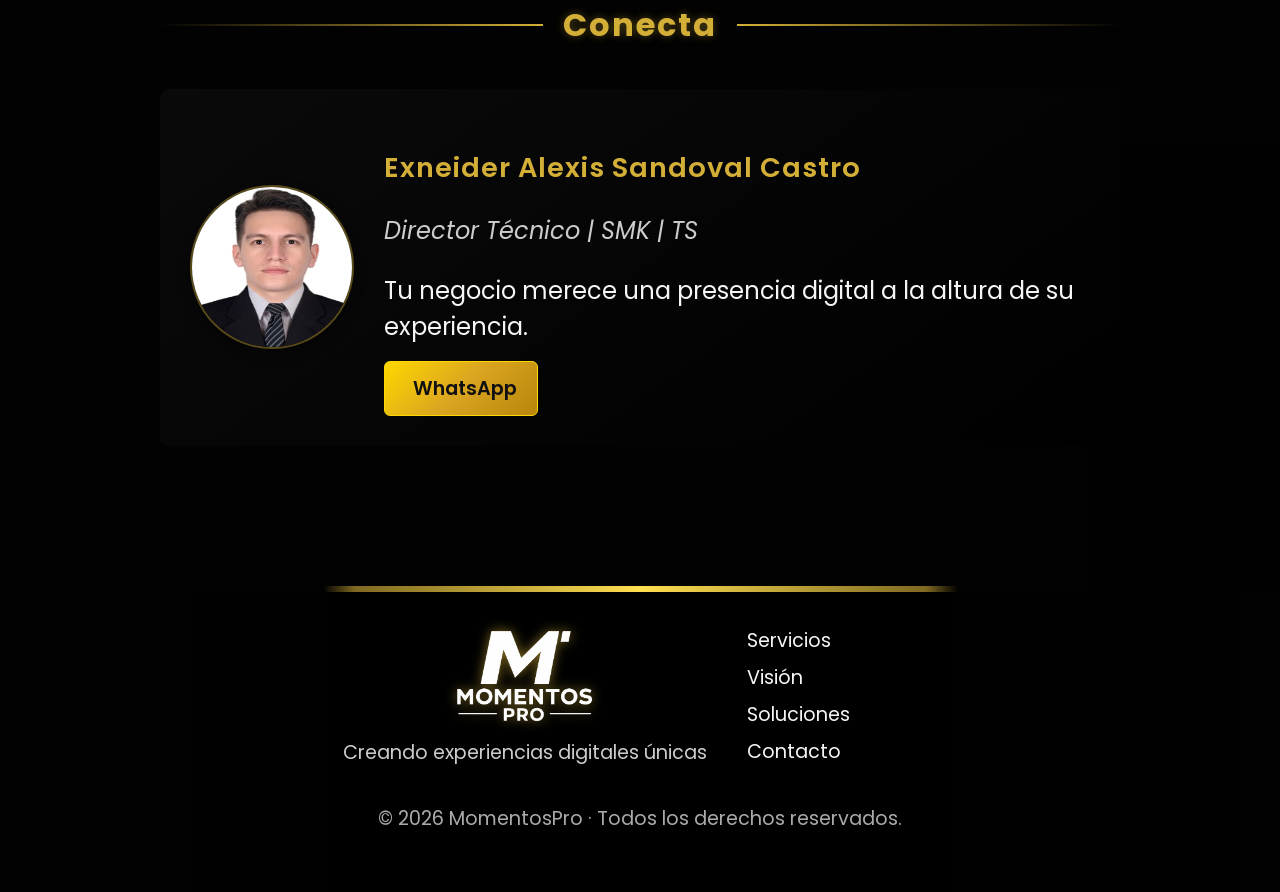
==== commit e08a9fd4: "202606150149pm" ====
--- a/index.html
+++ b/index.html
@@ -5,6 +5,14 @@
 <head>
   <meta charset="UTF-8">
   <meta name="viewport" content="width=device-width, initial-scale=1.0">
+  <meta name="description" content="MomentosPro crea experiencias digitales premium para discotecas, restaurantes y empresas corporativas. Portales web, cartas digitales y business cards QR con diseño elegante y profesional.">
+  <meta name="keywords" content="MomentosPro, experiencias digitales, discotecas, restaurantes, empresas corporativas, cartas digitales, business cards QR, desarrollo web, Medellín">
+  <meta name="author" content="MomentosPro">
+  <meta property="og:title" content="MomentosPro | Experiencias Digitales Premium">
+  <meta property="og:description" content="Transforma tu negocio con soluciones digitales elegantes y modernas.">
+  <meta property="og:image" content="https://momentospro.com/recursos/media/index/momentospro_logo.avif">
+  <meta property="og:url" content="https://momentospro.com/">
+  <meta name="twitter:card" content="summary_large_image">
   <title>MomentosPro | Experiencias Digitales</title>
   <link rel="icon" href="recursos/media/momentospro_favicon.ico" type="image/x-icon" />
   <link rel="stylesheet" href="recursos/css/index/base.css">
